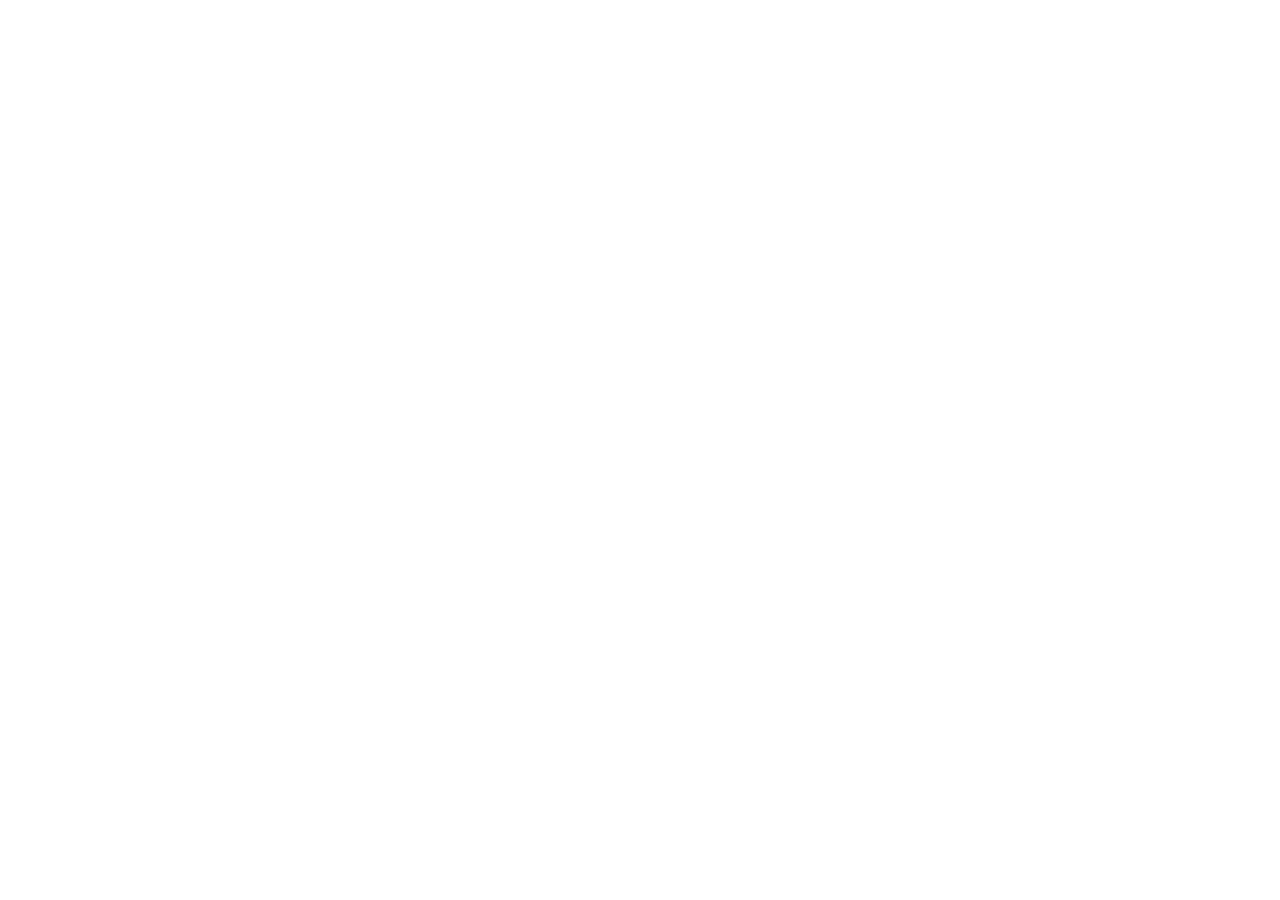
==== index.html @ f92b05b8 "Add initial HTML structure for FreshFit website" ====
<!doctype html>
<html lang="en">
  <head>
    <meta charset="UTF-8" />
    <link rel="icon" type="image/svg+xml" href="/vite.svg" />
    <meta name="viewport" content="width=device-width, initial-scale=1.0" />
    <title>FreshFit — Affordable Fitness & Wellness Products | Home Workout Gear</title>
    <meta name="description" content="FreshFit sells affordable fitness and wellness products including resistance bands, yoga mats, water bottles, and workout accessories. Start your fitness journey today with quality home workout gear from just R59." />
    <meta name="keywords" content="affordable fitness products, resistance bands, yoga mats, water bottles, workout accessories, home workout gear, fitness equipment South Africa, cheap gym equipment, FreshFit, Cape Town fitness" />
    <meta name="author" content="FreshFit" />
    <meta name="robots" content="index, follow" />
    <link rel="canonical" href="https://freshfit.co.za/" />

    <!-- Open Graph -->
    <meta property="og:type" content="website" />
    <meta property="og:site_name" content="FreshFit" />
    <meta property="og:title" content="FreshFit — Affordable Fitness & Wellness Products | Home Workout Gear" />
    <meta property="og:description" content="FreshFit sells affordable fitness and wellness products including resistance bands, yoga mats, water bottles, and workout accessories. Start your fitness journey today." />
    <meta property="og:url" content="https://freshfit.co.za/" />
    <meta property="og:image" content="https://images.pexels.com/photos/8033077/pexels-photo-8033077.jpeg?auto=compress&cs=tinysrgb&h=650&w=940" />
    <meta property="og:locale" content="en_ZA" />

    <!-- Twitter Card -->
    <meta name="twitter:card" content="summary_large_image" />
    <meta name="twitter:title" content="FreshFit — Affordable Fitness & Wellness Products" />
    <meta name="twitter:description" content="Affordable fitness and wellness products including resistance bands, yoga mats, water bottles, and workout accessories." />
    <meta name="twitter:image" content="https://images.pexels.com/photos/8033077/pexels-photo-8033077.jpeg?auto=compress&cs=tinysrgb&h=650&w=940" />

    <!-- Structured Data -->
    <script type="application/ld+json">
    {
      "@context": "https://schema.org",
      "@type": "Store",
      "name": "FreshFit",
      "description": "Affordable fitness and wellness products including resistance bands, yoga mats, water bottles, and workout accessories.",
      "url": "https://freshfit.co.za",
      "email": "hello@freshfit.co.za",
      "telephone": "+27 21 555 0199",
      "address": {
        "@type": "PostalAddress",
        "addressLocality": "Cape Town",
        "addressCountry": "ZA"
      },
      "priceRange": "R59 - R299"
    }
    </script>

    <link rel="preconnect" href="https://fonts.googleapis.com" />
    <link rel="preconnect" href="https://fonts.gstatic.com" crossorigin />
    <link href="https://fonts.googleapis.com/css2?family=Inter:wght@400;500;600;700;800&display=swap" rel="stylesheet" />
  </head>
  <body>
    <div id="root"></div>
    <script type="module" src="/src/main.tsx"></script>
  </body>
</html>
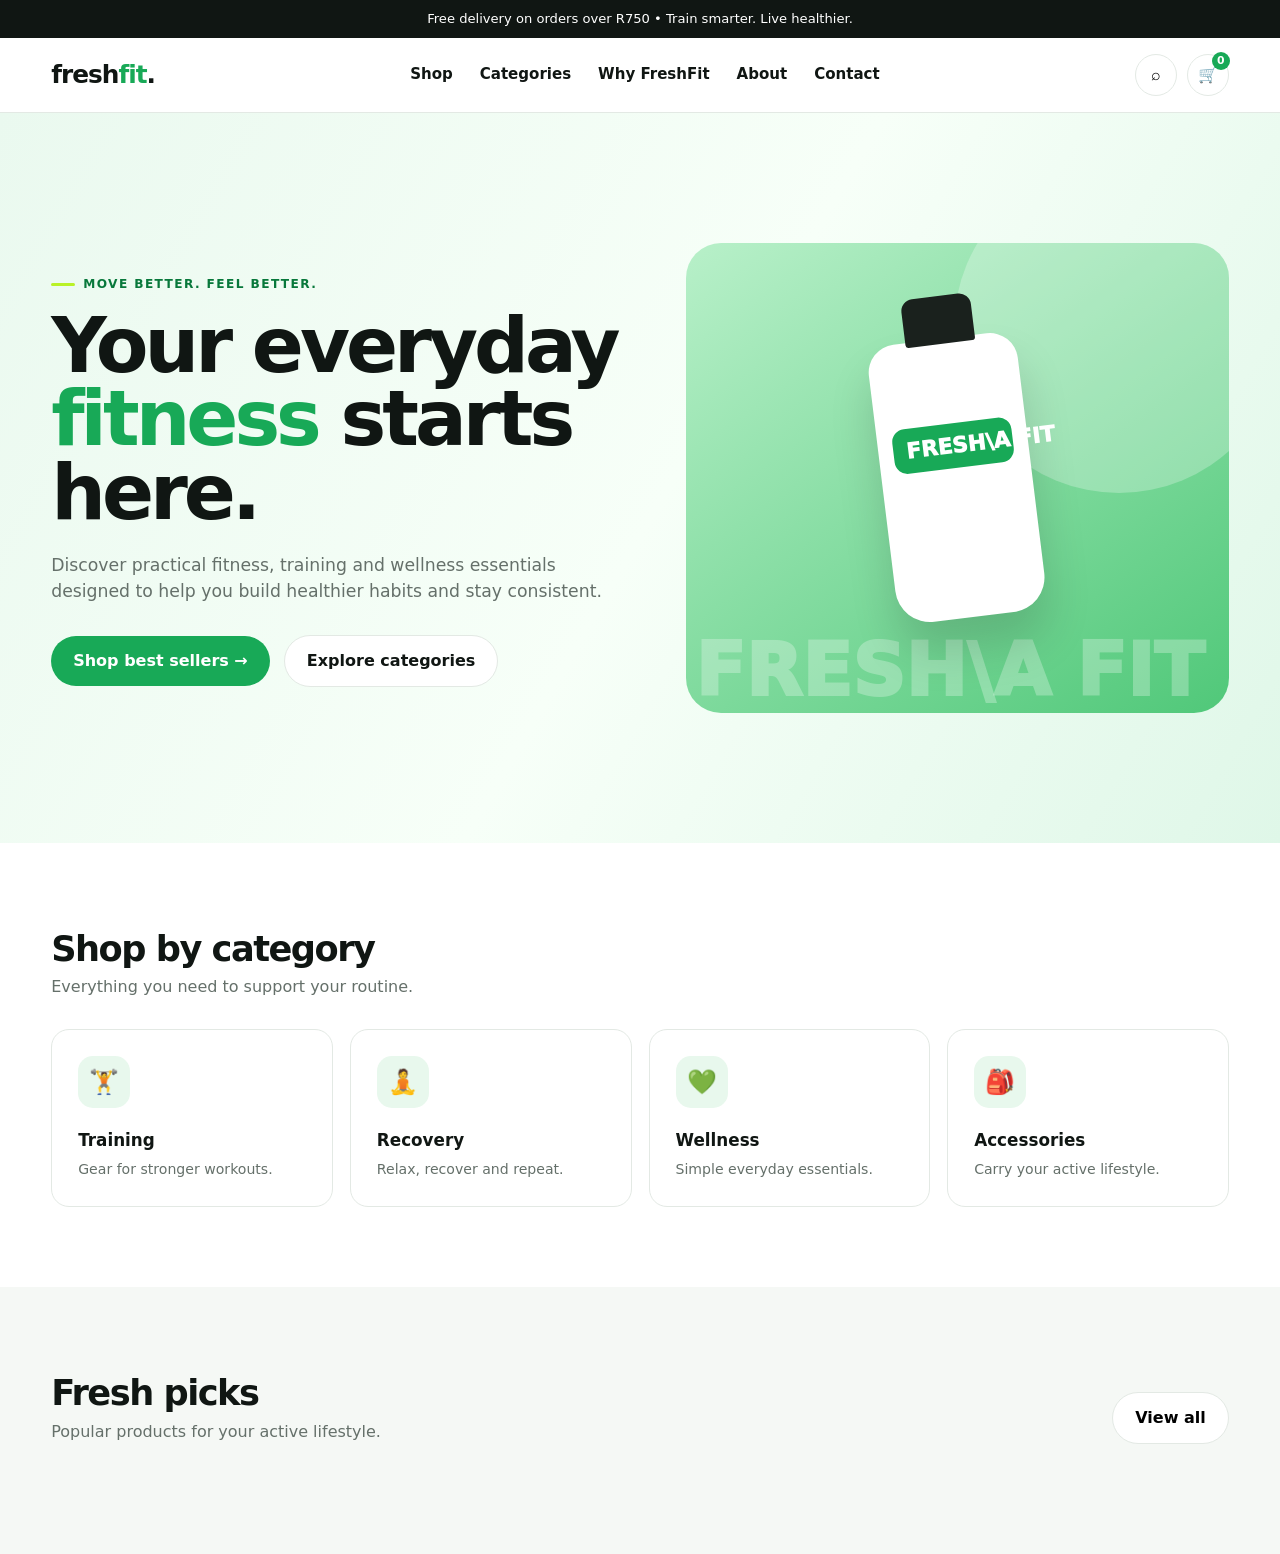
==== commit 39a73236: "Add initial index.html for FreshFit website Initial commit of index.html with complete structure and" ====
--- a/index.html
+++ b/index.html
@@ -1,56 +1,183 @@
-<!doctype html>
+<!DOCTYPE html>
 <html lang="en">
-  <head>
-    <meta charset="UTF-8" />
-    <link rel="icon" type="image/svg+xml" href="/vite.svg" />
-    <meta name="viewport" content="width=device-width, initial-scale=1.0" />
-    <title>FreshFit — Affordable Fitness & Wellness Products | Home Workout Gear</title>
-    <meta name="description" content="FreshFit sells affordable fitness and wellness products including resistance bands, yoga mats, water bottles, and workout accessories. Start your fitness journey today with quality home workout gear from just R59." />
-    <meta name="keywords" content="affordable fitness products, resistance bands, yoga mats, water bottles, workout accessories, home workout gear, fitness equipment South Africa, cheap gym equipment, FreshFit, Cape Town fitness" />
-    <meta name="author" content="FreshFit" />
-    <meta name="robots" content="index, follow" />
-    <link rel="canonical" href="https://freshfit.co.za/" />
-
-    <!-- Open Graph -->
-    <meta property="og:type" content="website" />
-    <meta property="og:site_name" content="FreshFit" />
-    <meta property="og:title" content="FreshFit — Affordable Fitness & Wellness Products | Home Workout Gear" />
-    <meta property="og:description" content="FreshFit sells affordable fitness and wellness products including resistance bands, yoga mats, water bottles, and workout accessories. Start your fitness journey today." />
-    <meta property="og:url" content="https://freshfit.co.za/" />
-    <meta property="og:image" content="https://images.pexels.com/photos/8033077/pexels-photo-8033077.jpeg?auto=compress&cs=tinysrgb&h=650&w=940" />
-    <meta property="og:locale" content="en_ZA" />
-
-    <!-- Twitter Card -->
-    <meta name="twitter:card" content="summary_large_image" />
-    <meta name="twitter:title" content="FreshFit — Affordable Fitness & Wellness Products" />
-    <meta name="twitter:description" content="Affordable fitness and wellness products including resistance bands, yoga mats, water bottles, and workout accessories." />
-    <meta name="twitter:image" content="https://images.pexels.com/photos/8033077/pexels-photo-8033077.jpeg?auto=compress&cs=tinysrgb&h=650&w=940" />
-
-    <!-- Structured Data -->
-    <script type="application/ld+json">
-    {
-      "@context": "https://schema.org",
-      "@type": "Store",
-      "name": "FreshFit",
-      "description": "Affordable fitness and wellness products including resistance bands, yoga mats, water bottles, and workout accessories.",
-      "url": "https://freshfit.co.za",
-      "email": "hello@freshfit.co.za",
-      "telephone": "+27 21 555 0199",
-      "address": {
-        "@type": "PostalAddress",
-        "addressLocality": "Cape Town",
-        "addressCountry": "ZA"
-      },
-      "priceRange": "R59 - R299"
+<head>
+  <meta charset="UTF-8">
+  <meta name="viewport" content="width=device-width, initial-scale=1.0">
+  <meta name="description" content="FreshFit — affordable fitness and wellness products for your active lifestyle.">
+  <title>FreshFit — Fitness & Wellness</title>
+  <style>
+    :root{
+      --green:#18a957;
+      --green-dark:#08783b;
+      --lime:#b9f227;
+      --ink:#101613;
+      --muted:#65706a;
+      --light:#f5f8f5;
+      --white:#fff;
+      --border:#e3e9e4;
+      --shadow:0 14px 40px rgba(16,22,19,.09);
+      --radius:18px;
     }
-    </script>
-
-    <link rel="preconnect" href="https://fonts.googleapis.com" />
-    <link rel="preconnect" href="https://fonts.gstatic.com" crossorigin />
-    <link href="https://fonts.googleapis.com/css2?family=Inter:wght@400;500;600;700;800&display=swap" rel="stylesheet" />
-  </head>
-  <body>
-    <div id="root"></div>
-    <script type="module" src="/src/main.tsx"></script>
-  </body>
-</html>
+    *{box-sizing:border-box;margin:0;padding:0}
+    html{scroll-behavior:smooth}
+    body{font-family:Inter,ui-sans-serif,system-ui,-apple-system,BlinkMacSystemFont,"Segoe UI",sans-serif;color:var(--ink);background:#fff;line-height:1.5}
+    a{text-decoration:none;color:inherit}
+    button,input{font:inherit}
+    button{cursor:pointer;border:0}
+    .container{width:min(1180px,92%);margin:auto}
+ 
+    .topbar{background:var(--ink);color:#fff;text-align:center;font-size:.82rem;padding:9px 15px}
+    header{position:sticky;top:0;z-index:20;background:rgba(255,255,255,.96);backdrop-filter:blur(12px);border-bottom:1px solid var(--border)}
+    .nav{height:74px;display:flex;align-items:center;justify-content:space-between;gap:25px}
+    .logo{font-weight:900;font-size:1.55rem;letter-spacing:-1px}
+    .logo span{color:var(--green)}
+    .links{display:flex;gap:27px;font-size:.94rem;font-weight:650}
+    .links a:hover{color:var(--green)}
+    .actions{display:flex;align-items:center;gap:10px}
+    .icon-btn{width:42px;height:42px;border:1px solid var(--border);background:#fff;border-radius:50%;display:grid;place-items:center;font-size:1rem}
+    .cart{position:relative}
+    .count{position:absolute;right:-2px;top:-3px;background:var(--green);color:#fff;width:18px;height:18px;border-radius:50%;font-size:.68rem;display:grid;place-items:center;font-weight:800}
+ 
+    .hero{background:linear-gradient(120deg,#eaf9ef 0%,#f7fff8 52%,#dff7e8 100%);overflow:hidden}
+    .hero-grid{min-height:570px;display:grid;grid-template-columns:1.05fr .95fr;align-items:center;gap:35px}
+    .eyebrow{display:inline-flex;align-items:center;gap:8px;color:var(--green-dark);font-weight:850;text-transform:uppercase;letter-spacing:1.4px;font-size:.76rem;margin-bottom:15px}
+    .eyebrow:before{content:"";width:24px;height:3px;background:var(--lime);border-radius:4px}
+    h1{font-size:clamp(3rem,6vw,5.3rem);line-height:.96;letter-spacing:-4px;max-width:650px}
+    h1 span{color:var(--green)}
+    .hero p{font-size:1.08rem;color:var(--muted);max-width:570px;margin:23px 0 30px}
+    .btn{display:inline-flex;align-items:center;justify-content:center;padding:13px 22px;border-radius:999px;font-weight:800;transition:.2s}
+    .btn-primary{background:var(--green);color:#fff}
+    .btn-primary:hover{background:var(--green-dark);transform:translateY(-2px)}
+    .btn-light{background:#fff;border:1px solid var(--border);margin-left:9px}
+    .btn-light:hover{box-shadow:var(--shadow)}
+    .hero-art{height:470px;border-radius:35px;background:linear-gradient(145deg,#b8f0c9,#50c879);position:relative;overflow:hidden;display:flex;align-items:center;justify-content:center}
+    .hero-art:before{content:"";position:absolute;width:330px;height:330px;border-radius:50%;background:rgba(255,255,255,.26);top:-80px;right:-55px}
+    .hero-art:after{content:"FRESH\\A FIT";white-space:pre;position:absolute;right:25px;bottom:12px;font-weight:950;font-size:4.6rem;line-height:.8;color:rgba(255,255,255,.28);text-align:right}
+    .bottle{width:150px;height:280px;border-radius:28px 28px 35px 35px;background:#fff;box-shadow:0 30px 45px rgba(0,0,0,.15);position:relative;z-index:2;transform:rotate(-7deg)}
+    .bottle:before{content:"";position:absolute;width:70px;height:48px;background:#1a211d;top:-43px;left:40px;border-radius:12px 12px 3px 3px}
+    .bottle:after{content:"FRESH\\A FIT";white-space:pre;text-align:center;position:absolute;inset:85px 15px auto;padding:13px;background:var(--green);color:#fff;border-radius:13px;font-weight:950;font-size:1.35rem;line-height:.9}
+ 
+    section{padding:80px 0}
+    .section-head{display:flex;align-items:end;justify-content:space-between;margin-bottom:30px;gap:20px}
+    .section-head h2{font-size:2.2rem;letter-spacing:-1.5px}
+    .section-head p{color:var(--muted)}
+    .categories{display:grid;grid-template-columns:repeat(4,1fr);gap:17px}
+    .cat{padding:26px;border:1px solid var(--border);border-radius:var(--radius);background:#fff;transition:.2s}
+    .cat:hover{transform:translateY(-5px);box-shadow:var(--shadow)}
+    .cat-icon{width:52px;height:52px;border-radius:15px;background:#e8f8ed;display:grid;place-items:center;font-size:1.5rem;margin-bottom:20px}
+    .cat h3{font-size:1.05rem;margin-bottom:5px}.cat p{color:var(--muted);font-size:.88rem}
+ 
+    .products{background:var(--light)}
+    .grid{display:grid;grid-template-columns:repeat(4,1fr);gap:20px}
+    .card{background:#fff;border:1px solid var(--border);border-radius:var(--radius);overflow:hidden;position:relative;transition:.2s}
+    .card:hover{transform:translateY(-4px);box-shadow:var(--shadow)}
+    .pic{height:230px;background:linear-gradient(135deg,#e9f7ed,#d1f0da);display:grid;place-items:center;position:relative}
+    .pic .product-img{width:100%;height:100%;object-fit:cover;display:block}.pic .emoji{display:none}
+    .badge{position:absolute;left:12px;top:12px;background:var(--ink);color:#fff;border-radius:999px;padding:5px 9px;font-size:.68rem;font-weight:800}
+    .card-body{padding:18px}
+    .stars{color:#f2a900;font-size:.8rem;margin-bottom:7px}
+    .card h3{font-size:1rem;margin-bottom:7px}
+    .price{font-weight:900;font-size:1.1rem}
+    .old{font-size:.82rem;color:#929b95;text-decoration:line-through;margin-left:5px;font-weight:500}
+    .add{width:100%;margin-top:15px;padding:10px;border-radius:10px;background:#e9f8ee;color:var(--green-dark);font-weight:850}
+    .add:hover{background:var(--green);color:#fff}
+ 
+    .banner{background:var(--ink);color:#fff;border-radius:28px;padding:45px 55px;display:flex;align-items:center;justify-content:space-between;gap:30px}
+    .banner h2{font-size:2.1rem;letter-spacing:-1px}.banner p{color:#aeb9b2;margin-top:7px}
+    .banner .btn{background:var(--lime);color:#111}
+ 
+    .features{display:grid;grid-template-columns:repeat(3,1fr);gap:20px}
+    .feature{padding:30px;border:1px solid var(--border);border-radius:var(--radius)}
+    .feature strong{display:block;margin:12px 0 5px}.feature p{color:var(--muted);font-size:.9rem}
+    .feature-icon{font-size:1.8rem}
+ 
+    footer{background:#0c110e;color:#fff;padding:55px 0 25px}
+    .footer-grid{display:grid;grid-template-columns:1.5fr 1fr 1fr 1fr;gap:40px}
+    footer .logo{margin-bottom:13px} footer p,footer a{color:#aeb8b1;font-size:.9rem}
+    footer h4{margin-bottom:14px}
+    footer a{display:block;margin:9px 0}
+    footer a:hover{color:#fff}
+    .copyright{border-top:1px solid #26302a;margin-top:40px;padding-top:20px;font-size:.78rem;color:#7f8983;display:flex;justify-content:space-between}
+ 
+    .toast{position:fixed;right:20px;bottom:20px;background:var(--ink);color:#fff;padding:13px 18px;border-radius:12px;box-shadow:var(--shadow);transform:translateY(120px);transition:.3s;z-index:50}
+    .toast.show{transform:translateY(0)}
+    .search-box{display:none;position:absolute;top:75px;right:4%;background:#fff;border:1px solid var(--border);padding:12px;border-radius:13px;box-shadow:var(--shadow)}
+    .search-box input{width:240px;border:0;outline:0;padding:7px}
+ 
+    @media(max-width:900px){
+      .links{display:none}.hero-grid{grid-template-columns:1fr;padding:55px 0}.hero-art{height:360px}
+      .categories,.grid{grid-template-columns:repeat(2,1fr)}.footer-grid{grid-template-columns:1fr 1fr}
+    }
+    @media(max-width:560px){
+      section{padding:55px 0}.hero-art{height:300px}.bottle{transform:scale(.8) rotate(-7deg)}
+      h1{letter-spacing:-2.5px}.btn{width:100%}.btn-light{margin:9px 0 0}
+      .categories,.grid,.features{grid-template-columns:1fr}.section-head{display:block}.section-head p{margin-top:8px}
+      .banner{padding:30px;display:block}.banner .btn{margin-top:20px}
+      .footer-grid{grid-template-columns:1fr}.copyright{display:block}.copyright span{display:block;margin-top:6px}
+    }
+  </style>
+</head>
+<body>
+  <div class="topbar">Free delivery on orders over R750 • Train smarter. Live healthier.</div>
+ 
+  <header>
+    <div class="container nav">
+      <a href="#" class="logo">fresh<span>fit</span>.</a>
+      <nav class="links">
+        <a href="#shop">Shop</a>
+        <a href="#categories">Categories</a>
+        <a href="#why">Why FreshFit</a>
+        <a href="about.html">About</a>
+        <a href="contact.html">Contact</a>
+      </nav>
+      <div class="actions">
+        <button class="icon-btn" id="searchBtn" aria-label="Search">⌕</button>
+        <button class="icon-btn cart" aria-label="Cart" onclick="showCart()">🛒<span class="count" id="cartCount">0</span></button>
+      </div>
+      <div class="search-box" id="searchBox">
+        <input id="searchInput" type="search" placeholder="Search products..." oninput="searchProducts(this.value)">
+      </div>
+    </div>
+  </header>
+ 
+  <main>
+    <section class="hero">
+      <div class="container hero-grid">
+        <div>
+          <div class="eyebrow">Move better. Feel better.</div>
+          <h1>Your everyday <span>fitness</span> starts here.</h1>
+          <p>Discover practical fitness, training and wellness essentials designed to help you build healthier habits and stay consistent.</p>
+          <a class="btn btn-primary" href="#shop">Shop best sellers →</a>
+          <a class="btn btn-light" href="#categories">Explore categories</a>
+        </div>
+        <div class="hero-art" aria-label="FreshFit product illustration">
+          <div class="bottle"></div>
+        </div>
+      </div>
+    </section>
+ 
+    <section id="categories">
+      <div class="container">
+        <div class="section-head">
+          <div><h2>Shop by category</h2><p>Everything you need to support your routine.</p></div>
+        </div>
+        <div class="categories">
+          <a class="cat" href="#shop" onclick="filterProducts('Training')"><div class="cat-icon">🏋️</div><h3>Training</h3><p>Gear for stronger workouts.</p></a>
+          <a class="cat" href="#shop" onclick="filterProducts('Recovery')"><div class="cat-icon">🧘</div><h3>Recovery</h3><p>Relax, recover and repeat.</p></a>
+          <a class="cat" href="#shop" onclick="filterProducts('Wellness')"><div class="cat-icon">💚</div><h3>Wellness</h3><p>Simple everyday essentials.</p></a>
+          <a class="cat" href="#shop" onclick="filterProducts('Accessories')"><div class="cat-icon">🎒</div><h3>Accessories</h3><p>Carry your active lifestyle.</p></a>
+        </div>
+      </div>
+    </section>
+ 
+    <section class="products" id="shop">
+      <div class="container">
+        <div class="section-head">
+          <div><h2>Fresh picks</h2><p id="productSubtitle">Popular products for your active lifestyle.</p></div>
+          <button class="btn btn-light" onclick="resetProducts()">View all</button>
+        </div>
+        <div class="grid" id="productGrid"></div>
+      </div>
+    </section>
+ 
+    <section id="why
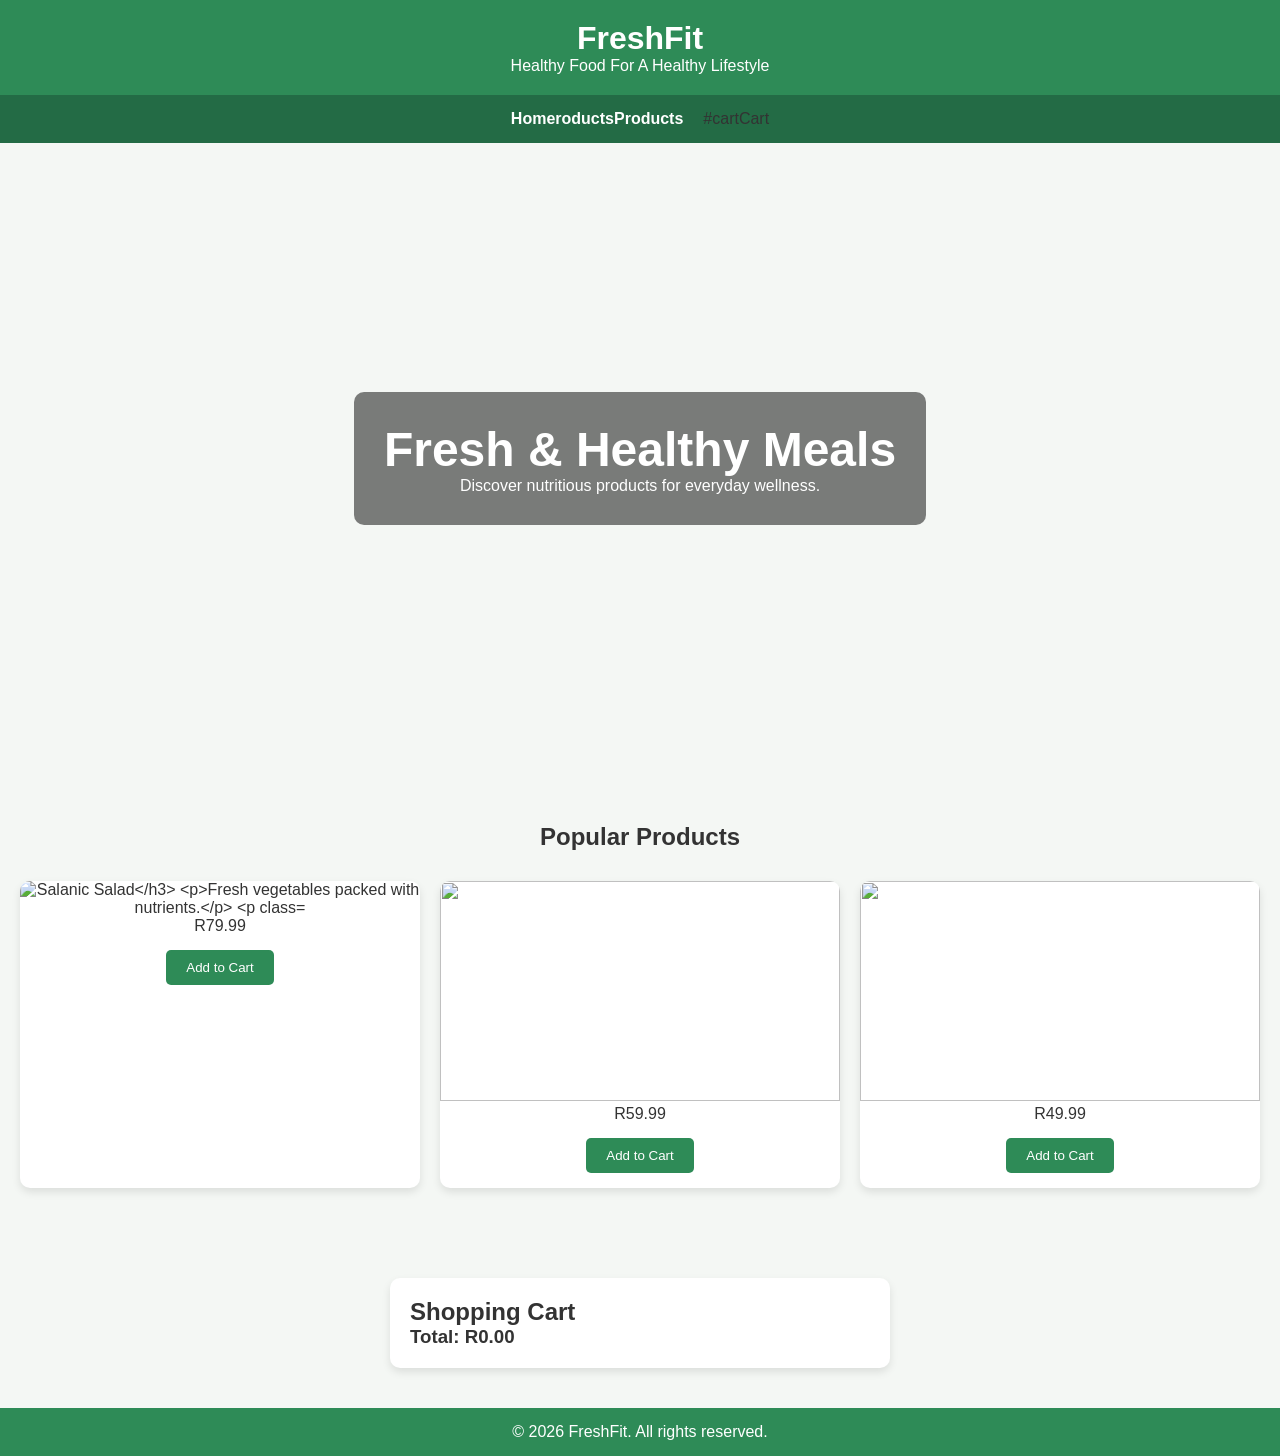
==== commit 243779f7: "Update index.html" ====
--- a/index.html
+++ b/index.html
@@ -1,183 +1,229 @@
 <!DOCTYPE html>
 <html lang="en">
 <head>
-  <meta charset="UTF-8">
-  <meta name="viewport" content="width=device-width, initial-scale=1.0">
-  <meta name="description" content="FreshFit — affordable fitness and wellness products for your active lifestyle.">
-  <title>FreshFit — Fitness & Wellness</title>
-  <style>
-    :root{
-      --green:#18a957;
-      --green-dark:#08783b;
-      --lime:#b9f227;
-      --ink:#101613;
-      --muted:#65706a;
-      --light:#f5f8f5;
-      --white:#fff;
-      --border:#e3e9e4;
-      --shadow:0 14px 40px rgba(16,22,19,.09);
-      --radius:18px;
-    }
-    *{box-sizing:border-box;margin:0;padding:0}
-    html{scroll-behavior:smooth}
-    body{font-family:Inter,ui-sans-serif,system-ui,-apple-system,BlinkMacSystemFont,"Segoe UI",sans-serif;color:var(--ink);background:#fff;line-height:1.5}
-    a{text-decoration:none;color:inherit}
-    button,input{font:inherit}
-    button{cursor:pointer;border:0}
-    .container{width:min(1180px,92%);margin:auto}
- 
-    .topbar{background:var(--ink);color:#fff;text-align:center;font-size:.82rem;padding:9px 15px}
-    header{position:sticky;top:0;z-index:20;background:rgba(255,255,255,.96);backdrop-filter:blur(12px);border-bottom:1px solid var(--border)}
-    .nav{height:74px;display:flex;align-items:center;justify-content:space-between;gap:25px}
-    .logo{font-weight:900;font-size:1.55rem;letter-spacing:-1px}
-    .logo span{color:var(--green)}
-    .links{display:flex;gap:27px;font-size:.94rem;font-weight:650}
-    .links a:hover{color:var(--green)}
-    .actions{display:flex;align-items:center;gap:10px}
-    .icon-btn{width:42px;height:42px;border:1px solid var(--border);background:#fff;border-radius:50%;display:grid;place-items:center;font-size:1rem}
-    .cart{position:relative}
-    .count{position:absolute;right:-2px;top:-3px;background:var(--green);color:#fff;width:18px;height:18px;border-radius:50%;font-size:.68rem;display:grid;place-items:center;font-weight:800}
- 
-    .hero{background:linear-gradient(120deg,#eaf9ef 0%,#f7fff8 52%,#dff7e8 100%);overflow:hidden}
-    .hero-grid{min-height:570px;display:grid;grid-template-columns:1.05fr .95fr;align-items:center;gap:35px}
-    .eyebrow{display:inline-flex;align-items:center;gap:8px;color:var(--green-dark);font-weight:850;text-transform:uppercase;letter-spacing:1.4px;font-size:.76rem;margin-bottom:15px}
-    .eyebrow:before{content:"";width:24px;height:3px;background:var(--lime);border-radius:4px}
-    h1{font-size:clamp(3rem,6vw,5.3rem);line-height:.96;letter-spacing:-4px;max-width:650px}
-    h1 span{color:var(--green)}
-    .hero p{font-size:1.08rem;color:var(--muted);max-width:570px;margin:23px 0 30px}
-    .btn{display:inline-flex;align-items:center;justify-content:center;padding:13px 22px;border-radius:999px;font-weight:800;transition:.2s}
-    .btn-primary{background:var(--green);color:#fff}
-    .btn-primary:hover{background:var(--green-dark);transform:translateY(-2px)}
-    .btn-light{background:#fff;border:1px solid var(--border);margin-left:9px}
-    .btn-light:hover{box-shadow:var(--shadow)}
-    .hero-art{height:470px;border-radius:35px;background:linear-gradient(145deg,#b8f0c9,#50c879);position:relative;overflow:hidden;display:flex;align-items:center;justify-content:center}
-    .hero-art:before{content:"";position:absolute;width:330px;height:330px;border-radius:50%;background:rgba(255,255,255,.26);top:-80px;right:-55px}
-    .hero-art:after{content:"FRESH\\A FIT";white-space:pre;position:absolute;right:25px;bottom:12px;font-weight:950;font-size:4.6rem;line-height:.8;color:rgba(255,255,255,.28);text-align:right}
-    .bottle{width:150px;height:280px;border-radius:28px 28px 35px 35px;background:#fff;box-shadow:0 30px 45px rgba(0,0,0,.15);position:relative;z-index:2;transform:rotate(-7deg)}
-    .bottle:before{content:"";position:absolute;width:70px;height:48px;background:#1a211d;top:-43px;left:40px;border-radius:12px 12px 3px 3px}
-    .bottle:after{content:"FRESH\\A FIT";white-space:pre;text-align:center;position:absolute;inset:85px 15px auto;padding:13px;background:var(--green);color:#fff;border-radius:13px;font-weight:950;font-size:1.35rem;line-height:.9}
- 
-    section{padding:80px 0}
-    .section-head{display:flex;align-items:end;justify-content:space-between;margin-bottom:30px;gap:20px}
-    .section-head h2{font-size:2.2rem;letter-spacing:-1.5px}
-    .section-head p{color:var(--muted)}
-    .categories{display:grid;grid-template-columns:repeat(4,1fr);gap:17px}
-    .cat{padding:26px;border:1px solid var(--border);border-radius:var(--radius);background:#fff;transition:.2s}
-    .cat:hover{transform:translateY(-5px);box-shadow:var(--shadow)}
-    .cat-icon{width:52px;height:52px;border-radius:15px;background:#e8f8ed;display:grid;place-items:center;font-size:1.5rem;margin-bottom:20px}
-    .cat h3{font-size:1.05rem;margin-bottom:5px}.cat p{color:var(--muted);font-size:.88rem}
- 
-    .products{background:var(--light)}
-    .grid{display:grid;grid-template-columns:repeat(4,1fr);gap:20px}
-    .card{background:#fff;border:1px solid var(--border);border-radius:var(--radius);overflow:hidden;position:relative;transition:.2s}
-    .card:hover{transform:translateY(-4px);box-shadow:var(--shadow)}
-    .pic{height:230px;background:linear-gradient(135deg,#e9f7ed,#d1f0da);display:grid;place-items:center;position:relative}
-    .pic .product-img{width:100%;height:100%;object-fit:cover;display:block}.pic .emoji{display:none}
-    .badge{position:absolute;left:12px;top:12px;background:var(--ink);color:#fff;border-radius:999px;padding:5px 9px;font-size:.68rem;font-weight:800}
-    .card-body{padding:18px}
-    .stars{color:#f2a900;font-size:.8rem;margin-bottom:7px}
-    .card h3{font-size:1rem;margin-bottom:7px}
-    .price{font-weight:900;font-size:1.1rem}
-    .old{font-size:.82rem;color:#929b95;text-decoration:line-through;margin-left:5px;font-weight:500}
-    .add{width:100%;margin-top:15px;padding:10px;border-radius:10px;background:#e9f8ee;color:var(--green-dark);font-weight:850}
-    .add:hover{background:var(--green);color:#fff}
- 
-    .banner{background:var(--ink);color:#fff;border-radius:28px;padding:45px 55px;display:flex;align-items:center;justify-content:space-between;gap:30px}
-    .banner h2{font-size:2.1rem;letter-spacing:-1px}.banner p{color:#aeb9b2;margin-top:7px}
-    .banner .btn{background:var(--lime);color:#111}
- 
-    .features{display:grid;grid-template-columns:repeat(3,1fr);gap:20px}
-    .feature{padding:30px;border:1px solid var(--border);border-radius:var(--radius)}
-    .feature strong{display:block;margin:12px 0 5px}.feature p{color:var(--muted);font-size:.9rem}
-    .feature-icon{font-size:1.8rem}
- 
-    footer{background:#0c110e;color:#fff;padding:55px 0 25px}
-    .footer-grid{display:grid;grid-template-columns:1.5fr 1fr 1fr 1fr;gap:40px}
-    footer .logo{margin-bottom:13px} footer p,footer a{color:#aeb8b1;font-size:.9rem}
-    footer h4{margin-bottom:14px}
-    footer a{display:block;margin:9px 0}
-    footer a:hover{color:#fff}
-    .copyright{border-top:1px solid #26302a;margin-top:40px;padding-top:20px;font-size:.78rem;color:#7f8983;display:flex;justify-content:space-between}
- 
-    .toast{position:fixed;right:20px;bottom:20px;background:var(--ink);color:#fff;padding:13px 18px;border-radius:12px;box-shadow:var(--shadow);transform:translateY(120px);transition:.3s;z-index:50}
-    .toast.show{transform:translateY(0)}
-    .search-box{display:none;position:absolute;top:75px;right:4%;background:#fff;border:1px solid var(--border);padding:12px;border-radius:13px;box-shadow:var(--shadow)}
-    .search-box input{width:240px;border:0;outline:0;padding:7px}
- 
-    @media(max-width:900px){
-      .links{display:none}.hero-grid{grid-template-columns:1fr;padding:55px 0}.hero-art{height:360px}
-      .categories,.grid{grid-template-columns:repeat(2,1fr)}.footer-grid{grid-template-columns:1fr 1fr}
-    }
-    @media(max-width:560px){
-      section{padding:55px 0}.hero-art{height:300px}.bottle{transform:scale(.8) rotate(-7deg)}
-      h1{letter-spacing:-2.5px}.btn{width:100%}.btn-light{margin:9px 0 0}
-      .categories,.grid,.features{grid-template-columns:1fr}.section-head{display:block}.section-head p{margin-top:8px}
-      .banner{padding:30px;display:block}.banner .btn{margin-top:20px}
-      .footer-grid{grid-template-columns:1fr}.copyright{display:block}.copyright span{display:block;margin-top:6px}
-    }
-  </style>
+<meta charset="UTF-8">
+<meta name="viewport" content="width=device-width, initial-scale=1.0">
+<title>FreshFit | Healthy Living</title>
+
+<style>
+*{
+    margin:0;
+    padding:0;
+    box-sizing:border-box;
+    font-family:Arial, sans-serif;
+}
+
+body{
+    background:#f4f7f4;
+    color:#333;
+}
+
+header{
+    background:#2e8b57;
+    color:white;
+    padding:20px;
+    text-align:center;
+}
+
+nav{
+    display:flex;
+    justify-content:center;
+    gap:20px;
+    padding:15px;
+    background:#236b45;
+}
+
+nav a{
+    color:white;
+    text-decoration:none;
+    font-weight:bold;
+}
+
+.hero{
+    height:70vh;
+    background:url('https://images.unsplash.com/photo-1490645935967-10de6ba17061?w=1200')
+    center/cover;
+    display:flex;
+    justify-content:center;
+    align-items:center;
+    color:white;
+    text-align:center;
+}
+
+.hero-content{
+    background:rgba(0,0,0,0.5);
+    padding:30px;
+    border-radius:10px;
+}
+
+.hero h1{
+    font-size:3rem;
+}
+
+.products{
+    padding:50px 20px;
+    text-align:center;
+}
+
+.product-grid{
+    display:grid;
+    grid-template-columns:repeat(auto-fit,minmax(250px,1fr));
+    gap:20px;
+    margin-top:30px;
+}
+
+.card{
+    background:white;
+    border-radius:10px;
+    overflow:hidden;
+    box-shadow:0 4px 8px rgba(0,0,0,0.1);
+}
+
+.card img{
+    width:100%;
+    height:220px;
+    object-fit:cover;
+}
+
+.card h3{
+    margin:10px;
+}
+
+.card p{
+    padding:0 10px;
+}
+
+.price{
+    color:#2e8b57;
+    font-size:1.2rem;
+    font-weight:bold;
+}
+
+button{
+    background:#2e8b57;
+    color:white;
+    border:none;
+    padding:10px 20px;
+    margin:15px;
+    cursor:pointer;
+    border-radius:5px;
+}
+
+button:hover{
+    background:#236b45;
+}
+
+.cart{
+    background:white;
+    max-width:500px;
+    margin:40px auto;
+    padding:20px;
+    border-radius:10px;
+    box-shadow:0 4px 8px rgba(0,0,0,0.1);
+}
+
+footer{
+    text-align:center;
+    background:#2e8b57;
+    color:white;
+    padding:15px;
+    margin-top:40px;
+}
+</style>
 </head>
 <body>
-  <div class="topbar">Free delivery on orders over R750 • Train smarter. Live healthier.</div>
- 
-  <header>
-    <div class="container nav">
-      <a href="#" class="logo">fresh<span>fit</span>.</a>
-      <nav class="links">
-        <a href="#shop">Shop</a>
-        <a href="#categories">Categories</a>
-        <a href="#why">Why FreshFit</a>
-        <a href="about.html">About</a>
-        <a href="contact.html">Contact</a>
-      </nav>
-      <div class="actions">
-        <button class="icon-btn" id="searchBtn" aria-label="Search">⌕</button>
-        <button class="icon-btn cart" aria-label="Cart" onclick="showCart()">🛒<span class="count" id="cartCount">0</span></button>
-      </div>
-      <div class="search-box" id="searchBox">
-        <input id="searchInput" type="search" placeholder="Search products..." oninput="searchProducts(this.value)">
-      </div>
+
+<header>
+    <h1>FreshFit</h1>
+    <p>Healthy Food For A Healthy Lifestyle</p>
+</header>
+
+<nav>
+    <a href="#">HomeroductsProducts</a>
+    #cartCart</a>
+</nav>
+
+<section class="hero">
+    <div class="hero-content">
+        <h1>Fresh & Healthy Meals</h1>
+        <p>Discover nutritious products for everyday wellness.</p>
     </div>
-  </header>
- 
-  <main>
-    <section class="hero">
-      <div class="container hero-grid">
-        <div>
-          <div class="eyebrow">Move better. Feel better.</div>
-          <h1>Your everyday <span>fitness</span> starts here.</h1>
-          <p>Discover practical fitness, training and wellness essentials designed to help you build healthier habits and stay consistent.</p>
-          <a class="btn btn-primary" href="#shop">Shop best sellers →</a>
-          <a class="btn btn-light" href="#categories">Explore categories</a>
+</section>
+
+<section class="products" id="products">
+    <h2>Popular Products</h2>
+
+    <div class="product-grid">
+
+        <div class="card">
+            <img src="https://images.unsplash.com/photo-1546069901-ba9599a7e63c?w=800" alt="Salanic Salad</h3>
+            <p>Fresh vegetables packed with nutrients.</p>
+            <p class="price">R79.99</p>
+            <button onclick="addToCart('Organic Salad',79.99)">
+                Add to Cart
+            </button>
         </div>
-        <div class="hero-art" aria-label="FreshFit product illustration">
-          <div class="bottle"></div>
+
+        <div class="card">
+            <img src="https://images.unsplash.com/photo-1512621776951-a5714100
+            <h3>Fruit Bowl</h3>
+            <p>Seasonal fruits full of vitamins.</p>
+            <p class="price">R59.99</p>
+            <button onclick="addToCart('Fruit Bowl',59.99)">
+                Add to Cart
+            </button>
         </div>
-      </div>
-    </section>
- 
-    <section id="categories">
-      <div class="container">
-        <div class="section-head">
-          <div><h2>Shop by category</h2><p>Everything you need to support your routine.</p></div>
+
+        <div class="card">
+            <img src="https://images.unsplash.com/photo-1606787366850-de6330128bfc         <h3>Green Smoothie</h3>
+            <p>Natural energy boost for your day.</p>
+            <p class="price">R49.99</p>
+            <button onclick="addToCart('Green Smoothie',49.99)">
+                Add to Cart
+            </button>
         </div>
-        <div class="categories">
-          <a class="cat" href="#shop" onclick="filterProducts('Training')"><div class="cat-icon">🏋️</div><h3>Training</h3><p>Gear for stronger workouts.</p></a>
-          <a class="cat" href="#shop" onclick="filterProducts('Recovery')"><div class="cat-icon">🧘</div><h3>Recovery</h3><p>Relax, recover and repeat.</p></a>
-          <a class="cat" href="#shop" onclick="filterProducts('Wellness')"><div class="cat-icon">💚</div><h3>Wellness</h3><p>Simple everyday essentials.</p></a>
-          <a class="cat" href="#shop" onclick="filterProducts('Accessories')"><div class="cat-icon">🎒</div><h3>Accessories</h3><p>Carry your active lifestyle.</p></a>
-        </div>
-      </div>
-    </section>
- 
-    <section class="products" id="shop">
-      <div class="container">
-        <div class="section-head">
-          <div><h2>Fresh picks</h2><p id="productSubtitle">Popular products for your active lifestyle.</p></div>
-          <button class="btn btn-light" onclick="resetProducts()">View all</button>
-        </div>
-        <div class="grid" id="productGrid"></div>
-      </div>
-    </section>
- 
-    <section id="why
+
+    </div>
+</section>
+
+<div class="cart" id="cart">
+    <h2>Shopping Cart</h2>
+    <ul id="cartItems"></ul>
+    <h3>Total: R<span id="total">0.00</span></h3>
+</div>
+
+<footer>
+    <p>&copy; 2026 FreshFit. All rights reserved.</p>
+</footer>
+
+<script>
+let cart = [];
+let total = 0;
+
+function addToCart(product, price) {
+    cart.push({product, price});
+    total += price;
+
+    updateCart();
+
+    alert(product + " added to cart!");
+}
+
+function updateCart() {
+    const cartItems = document.getElementById("cartItems");
+    const totalDisplay = document.getElementById("total");
+
+    cartItems.innerHTML = "";
+
+    cart.forEach(item => {
+        const li = document.createElement("li");
+        li.textContent = `${item.product} - R${item.price.toFixed(2)}`;
+        cartItems.appendChild(li);
+    });
+
+    totalDisplay.textContent = total.toFixed(2);
+}
+</script>
+
+</body>
+</html>
